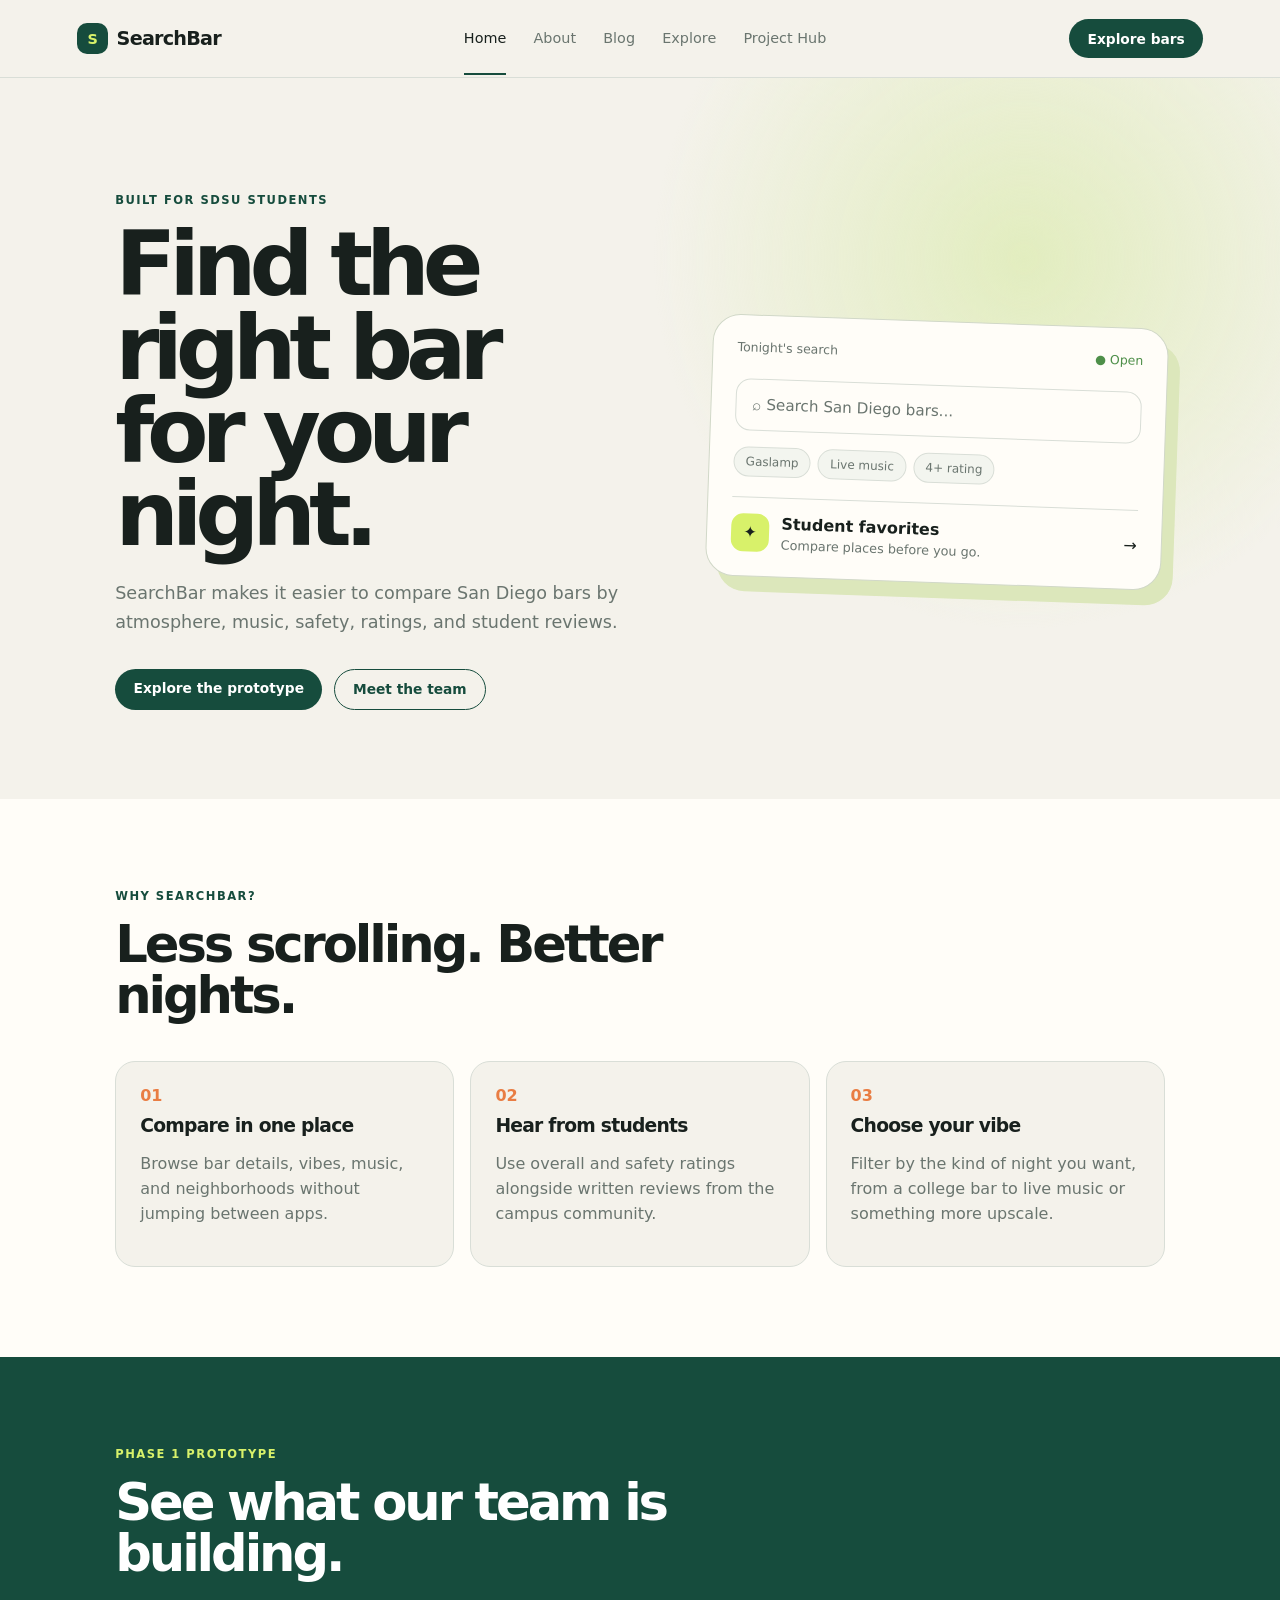
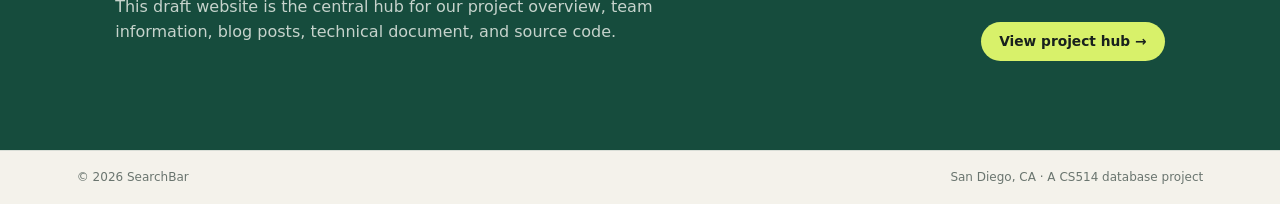
==== index.html @ 904cd175 "Create SearchBar Phase 1 prototype" ====
<!DOCTYPE html>
<html lang="en">
<head>
  <meta charset="UTF-8" />
  <meta name="viewport" content="width=device-width, initial-scale=1.0" />
  <title>SearchBar | Find your next spot</title>
  <link rel="stylesheet" href="styles.css" />
</head>
<body>
  <header class="site-header">
    <a class="brand" href="index.html"><span class="brand-mark">S</span> SearchBar</a>
    <nav class="nav-links" aria-label="Main navigation">
      <a class="active" href="index.html">Home</a>
      <a href="about.html">About</a>
      <a href="blog.html">Blog</a>
      <a href="product.html">Explore</a>
      <a href="deliverables.html">Project Hub</a>
    </nav>
    <a class="nav-button" href="product.html">Explore bars</a>
  </header>

  <main>
    <section class="hero">
      <div class="hero-copy">
        <p class="eyebrow">Built for SDSU students</p>
        <h1>Find the right bar for your night.</h1>
        <p class="hero-text">SearchBar makes it easier to compare San Diego bars by atmosphere, music, safety, ratings, and student reviews.</p>
        <div class="hero-actions">
          <a class="button primary" href="product.html">Explore the prototype</a>
          <a class="button secondary" href="about.html">Meet the team</a>
        </div>
      </div>
      <div class="hero-card">
        <div class="hero-card-top"><span>Tonight's search</span><span class="status-dot">● Open</span></div>
        <div class="mock-search">⌕ <span>Search San Diego bars...</span></div>
        <div class="tag-row"><span class="tag">Gaslamp</span><span class="tag">Live music</span><span class="tag">4+ rating</span></div>
        <div class="mini-result"><div class="mini-icon">✦</div><div><strong>Student favorites</strong><p>Compare places before you go.</p></div><span>→</span></div>
      </div>
    </section>

    <section class="section intro-section">
      <div class="section-heading"><p class="eyebrow">Why SearchBar?</p><h2>Less scrolling. Better nights.</h2></div>
      <div class="feature-grid">
        <article class="feature-card"><span class="feature-number">01</span><h3>Compare in one place</h3><p>Browse bar details, vibes, music, and neighborhoods without jumping between apps.</p></article>
        <article class="feature-card"><span class="feature-number">02</span><h3>Hear from students</h3><p>Use overall and safety ratings alongside written reviews from the campus community.</p></article>
        <article class="feature-card"><span class="feature-number">03</span><h3>Choose your vibe</h3><p>Filter by the kind of night you want, from a college bar to live music or something more upscale.</p></article>
      </div>
    </section>

    <section class="section project-callout">
      <div><p class="eyebrow">Phase 1 prototype</p><h2>See what our team is building.</h2><p>This draft website is the central hub for our project overview, team information, blog posts, technical document, and source code.</p></div>
      <a class="button light" href="deliverables.html">View project hub →</a>
    </section>
  </main>

  <footer class="site-footer"><span>© 2026 SearchBar</span><span>San Diego, CA · A CS514 database project</span></footer>
</body>
</html>
---- styles.css ----
:root{--ink:#18201d;--muted:#6a756f;--cream:#f4f2eb;--paper:#fffdf8;--green:#164c3d;--lime:#d8f16a;--line:#d9ded7;--orange:#e97d43;--purple:#7164c8}*{box-sizing:border-box}body{margin:0;background:var(--cream);color:var(--ink);font-family:Inter,ui-sans-serif,system-ui,-apple-system,BlinkMacSystemFont,"Segoe UI",sans-serif}a{color:inherit;text-decoration:none}.site-header{height:78px;display:flex;align-items:center;justify-content:space-between;padding:0 6vw;border-bottom:1px solid var(--line);background:rgba(244,242,235,.92);position:sticky;top:0;z-index:10}.brand{font-size:1.2rem;font-weight:800;letter-spacing:-.04em;display:flex;align-items:center;gap:.55rem}.brand-mark{display:grid;place-items:center;width:31px;height:31px;border-radius:10px;background:var(--green);color:var(--lime);font-size:.9rem}.nav-links{display:flex;gap:1.7rem;font-size:.9rem;color:var(--muted)}.nav-links a{padding:27px 0}.nav-links a:hover,.nav-links .active{color:var(--ink);border-bottom:2px solid var(--green)}.nav-button,.button{border-radius:999px;padding:.72rem 1.15rem;font-weight:700;font-size:.86rem}.nav-button,.button.primary{background:var(--green);color:white}.hero{min-height:560px;padding:9vw 9vw 7vw;display:grid;grid-template-columns:1.05fr .95fr;gap:7vw;align-items:center;background:radial-gradient(circle at 80% 25%,#e2edbf 0,transparent 32%),var(--cream)}.eyebrow{color:var(--green);font-size:.72rem;font-weight:800;letter-spacing:.13em;text-transform:uppercase;margin:0 0 1rem}.hero h1,.page-hero h1{font-size:clamp(3rem,7vw,6.5rem);line-height:.93;letter-spacing:-.08em;max-width:720px;margin:0 0 1.4rem}.hero-text,.page-hero>p:not(.eyebrow){font-size:1.1rem;line-height:1.65;color:var(--muted);max-width:570px}.hero-actions{display:flex;gap:.7rem;margin-top:2rem}.button.secondary{border:1px solid var(--green);color:var(--green)}.button.light{background:var(--lime);color:var(--ink)}.hero-card{background:var(--paper);border:1px solid #d1d8c8;border-radius:28px;padding:1.5rem;box-shadow:12px 15px 0 #dce7bb;transform:rotate(2deg)}.hero-card-top{display:flex;justify-content:space-between;color:var(--muted);font-size:.78rem;margin-bottom:1.5rem}.status-dot{color:#4e8f49}.mock-search{border:1px solid var(--line);border-radius:15px;padding:1rem;color:var(--muted);font-size:.95rem}.tag-row,.filter-row{display:flex;gap:.45rem;flex-wrap:wrap;margin:1rem 0}.tag,.filter{border:1px solid var(--line);background:#f3f5ef;border-radius:999px;padding:.45rem .7rem;color:var(--muted);font-size:.75rem}.mini-result{display:flex;align-items:center;gap:.75rem;border-top:1px solid var(--line);padding-top:1rem;margin-top:1.2rem}.mini-result p{margin:.25rem 0 0;color:var(--muted);font-size:.8rem}.mini-result>span{margin-left:auto}.mini-icon{display:grid;place-items:center;width:38px;height:38px;border-radius:12px;background:var(--lime)}.section{padding:7vw 9vw}.intro-section{background:var(--paper)}.section-heading{margin-bottom:2.5rem}.section-heading h2,.project-callout h2,.future-section h2{font-size:clamp(2rem,4vw,4rem);line-height:1;letter-spacing:-.06em;margin:0;max-width:700px}.feature-grid,.team-grid,.blog-grid,.bar-grid,.content-grid{display:grid;grid-template-columns:repeat(3,1fr);gap:1rem}.feature-card,.content-card,.team-card,.blog-card,.bar-card{background:var(--cream);border:1px solid var(--line);border-radius:20px;padding:1.5rem}.feature-card h3,.team-card h3,.blog-card h2,.content-card h2,.bar-card h2{letter-spacing:-.04em;margin:.6rem 0}.feature-card p,.team-card p,.blog-card p,.content-card p,.bar-card p{color:var(--muted);line-height:1.55}.feature-number{color:var(--orange);font-weight:800}.project-callout{background:var(--green);color:white;display:flex;align-items:end;justify-content:space-between;gap:2rem}.project-callout .eyebrow{color:var(--lime)}.project-callout p:not(.eyebrow){color:#c6d3cc;max-width:550px;line-height:1.55}.site-footer{padding:1.2rem 6vw;display:flex;justify-content:space-between;color:var(--muted);font-size:.75rem;border-top:1px solid var(--line)}.page-main{min-height:calc(100vh - 150px)}.page-hero{padding:8vw 9vw 4vw}.page-hero h1{font-size:clamp(3rem,6vw,5.4rem);max-width:900px}.page-hero.compact{padding-bottom:2.5vw}.content-grid{grid-template-columns:1fr 1fr;padding:0 9vw 5vw}.accent-card{background:var(--green);color:white}.accent-card .eyebrow{color:var(--lime)}.accent-card p{color:#d0ddd6}.team-grid{grid-template-columns:repeat(4,1fr)}.team-card{background:var(--paper)}.avatar{width:52px;height:52px;border-radius:16px;background:var(--lime);display:grid;place-items:center;font-weight:800;font-size:1.3rem}.future-section{background:#e4edc7}.blog-grid{padding:0 9vw 7vw}.blog-card{background:var(--paper);min-height:270px}.blog-card h2{font-size:1.5rem}.blog-author{display:block;color:var(--green);font-size:.75rem;font-weight:700;margin-top:1.5rem}.search-panel{margin:0 9vw 2rem;padding:1.4rem;background:var(--paper);border:1px solid var(--line);border-radius:20px}.search-panel label{display:block;font-size:.75rem;font-weight:800;text-transform:uppercase;letter-spacing:.1em;margin-bottom:.6rem}.search-row{display:flex;gap:.6rem}.search-row input{width:100%;border:1px solid var(--line);border-radius:12px;padding:.9rem;font:inherit;background:white}.filter{cursor:pointer}.active-filter{background:var(--green);color:white}.bar-grid{grid-template-columns:repeat(3,1fr);padding:0 9vw 7vw}.bar-card{padding:0;overflow:hidden;background:var(--paper)}.bar-image{height:145px;display:grid;place-items:center;font-size:3rem;color:white}.purple{background:var(--purple)}.orange{background:var(--orange)}.green{background:var(--green);color:var(--lime)}.bar-card-body{padding:1.2rem}.location{font-size:.7rem;text-transform:uppercase;letter-spacing:.1em;color:var(--muted);font-weight:800}.rating{color:var(--green);font-weight:800}.rating span{font-weight:500;color:var(--muted);margin-left:.6rem;font-size:.8rem}.empty-state{padding:2rem 9vw;color:var(--muted)}.deliverable-list{max-width:900px;margin:0 9vw 7vw}.deliverable{display:flex;align-items:center;gap:1rem;padding:1.2rem 0;border-bottom:1px solid var(--line)}.deliverable:hover h2{color:var(--green)}.deliverable-icon{display:grid;place-items:center;width:43px;height:43px;border-radius:13px;background:var(--lime);font-weight:800}.deliverable h2{font-size:1.1rem;margin:0 0 .25rem}.deliverable p{margin:0;color:var(--muted);font-size:.9rem}.deliverable>span:last-child{margin-left:auto}.notice{margin-top:1.5rem;padding:1rem 1.2rem;border-radius:15px;background:#e4edc7;color:var(--green)}.notice p{margin:.35rem 0 0;color:var(--muted);font-size:.85rem}@media(max-width:800px){.site-header{padding:0 5vw}.nav-links{gap:.8rem}.nav-links a{font-size:.75rem}.nav-button{display:none}.hero{grid-template-columns:1fr;padding:18vw 7vw 12vw}.section,.page-hero{padding-left:7vw;padding-right:7vw}.feature-grid,.team-grid,.blog-grid,.bar-grid,.content-grid{grid-template-columns:1fr}.blog-grid,.bar-grid,.content-grid{padding-left:7vw;padding-right:7vw}.project-callout{display:block}.project-callout .button{display:inline-block;margin-top:1rem}.site-footer{gap:1rem;flex-direction:column}.deliverable-list{margin-left:7vw;margin-right:7vw}}
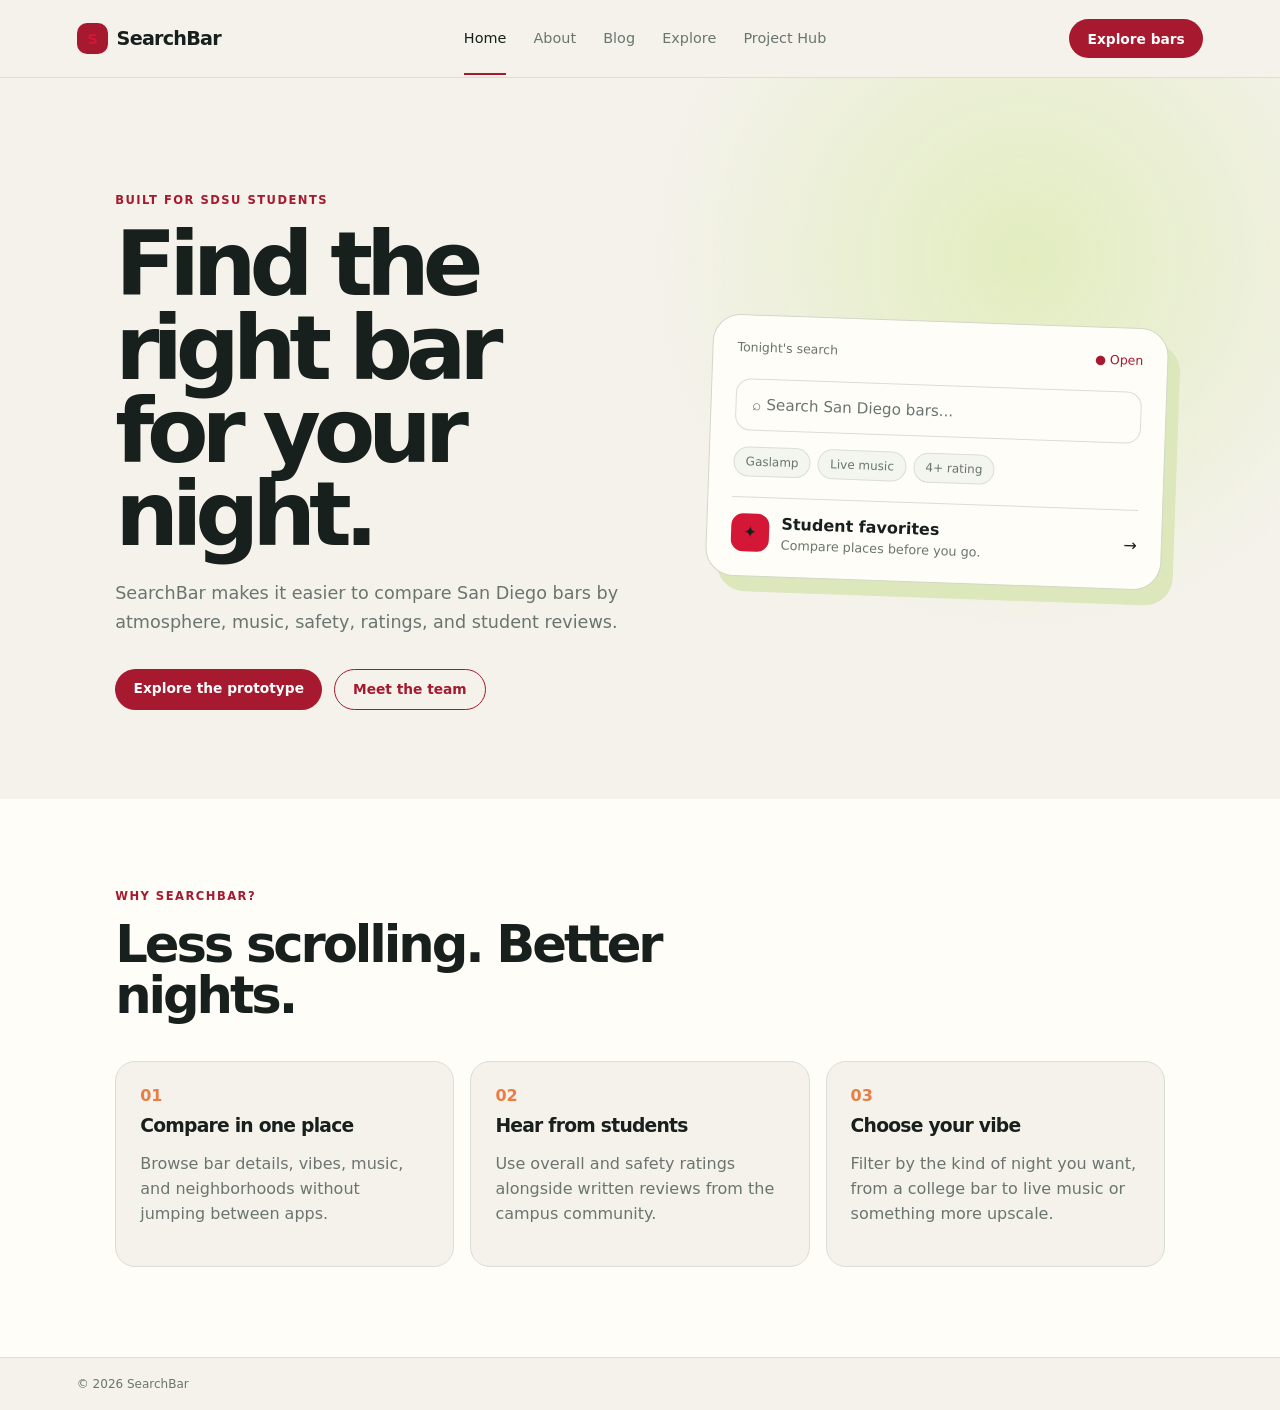
==== commit 50501aae: "Updated styles.css and cleaned up some pages" ====
--- a/index.html
+++ b/index.html
@@ -3,12 +3,19 @@
 <head>
   <meta charset="UTF-8" />
   <meta name="viewport" content="width=device-width, initial-scale=1.0" />
-  <title>SearchBar | Find your next spot</title>
+
+  <title>SearchBar | Find Your Next Spot</title>
+
   <link rel="stylesheet" href="styles.css" />
 </head>
+
 <body>
   <header class="site-header">
-    <a class="brand" href="index.html"><span class="brand-mark">S</span> SearchBar</a>
+    <a class="brand" href="index.html">
+      <span class="brand-mark">S</span>
+      SearchBar
+    </a>
+
     <nav class="nav-links" aria-label="Main navigation">
       <a class="active" href="index.html">Home</a>
       <a href="about.html">About</a>
@@ -16,43 +23,106 @@
       <a href="product.html">Explore</a>
       <a href="deliverables.html">Project Hub</a>
     </nav>
-    <a class="nav-button" href="product.html">Explore bars</a>
+
+    <a class="nav-button" href="product.html">
+      Explore bars
+    </a>
   </header>
 
   <main>
     <section class="hero">
       <div class="hero-copy">
         <p class="eyebrow">Built for SDSU students</p>
+
         <h1>Find the right bar for your night.</h1>
-        <p class="hero-text">SearchBar makes it easier to compare San Diego bars by atmosphere, music, safety, ratings, and student reviews.</p>
+
+        <p class="hero-text">
+          SearchBar makes it easier to compare San Diego bars by atmosphere,
+          music, safety, ratings, and student reviews.
+        </p>
+
         <div class="hero-actions">
-          <a class="button primary" href="product.html">Explore the prototype</a>
-          <a class="button secondary" href="about.html">Meet the team</a>
+          <a class="button primary" href="product.html">
+            Explore the prototype
+          </a>
+
+          <a class="button secondary" href="about.html">
+            Meet the team
+          </a>
         </div>
       </div>
+
       <div class="hero-card">
-        <div class="hero-card-top"><span>Tonight's search</span><span class="status-dot">● Open</span></div>
-        <div class="mock-search">⌕ <span>Search San Diego bars...</span></div>
-        <div class="tag-row"><span class="tag">Gaslamp</span><span class="tag">Live music</span><span class="tag">4+ rating</span></div>
-        <div class="mini-result"><div class="mini-icon">✦</div><div><strong>Student favorites</strong><p>Compare places before you go.</p></div><span>→</span></div>
+        <div class="hero-card-top">
+          <span>Tonight's search</span>
+          <span class="status-dot">● Open</span>
+        </div>
+
+        <div class="mock-search">
+          ⌕
+          <span>Search San Diego bars...</span>
+        </div>
+
+        <div class="tag-row">
+          <span class="tag">Gaslamp</span>
+          <span class="tag">Live music</span>
+          <span class="tag">4+ rating</span>
+        </div>
+
+        <div class="mini-result">
+          <div class="mini-icon">✦</div>
+
+          <div>
+            <strong>Student favorites</strong>
+            <p>Compare places before you go.</p>
+          </div>
+
+          <span>→</span>
+        </div>
       </div>
     </section>
 
     <section class="section intro-section">
-      <div class="section-heading"><p class="eyebrow">Why SearchBar?</p><h2>Less scrolling. Better nights.</h2></div>
+      <div class="section-heading">
+        <p class="eyebrow">Why SearchBar?</p>
+        <h2>Less scrolling. Better nights.</h2>
+      </div>
+
       <div class="feature-grid">
-        <article class="feature-card"><span class="feature-number">01</span><h3>Compare in one place</h3><p>Browse bar details, vibes, music, and neighborhoods without jumping between apps.</p></article>
-        <article class="feature-card"><span class="feature-number">02</span><h3>Hear from students</h3><p>Use overall and safety ratings alongside written reviews from the campus community.</p></article>
-        <article class="feature-card"><span class="feature-number">03</span><h3>Choose your vibe</h3><p>Filter by the kind of night you want, from a college bar to live music or something more upscale.</p></article>
+        <article class="feature-card">
+          <span class="feature-number">01</span>
+          <h3>Compare in one place</h3>
+          <p>
+            Browse bar details, vibes, music, and neighborhoods without
+            jumping between apps.
+          </p>
+        </article>
+
+        <article class="feature-card">
+          <span class="feature-number">02</span>
+          <h3>Hear from students</h3>
+          <p>
+            Use overall and safety ratings alongside written reviews from the
+            campus community.
+          </p>
+        </article>
+
+        <article class="feature-card">
+          <span class="feature-number">03</span>
+          <h3>Choose your vibe</h3>
+          <p>
+            Filter by the kind of night you want, from a college bar to live
+            music or something more upscale.
+          </p>
+        </article>
       </div>
     </section>
 
-    <section class="section project-callout">
-      <div><p class="eyebrow">Phase 1 prototype</p><h2>See what our team is building.</h2><p>This draft website is the central hub for our project overview, team information, blog posts, technical document, and source code.</p></div>
-      <a class="button light" href="deliverables.html">View project hub →</a>
-    </section>
+    
   </main>
 
-  <footer class="site-footer"><span>© 2026 SearchBar</span><span>San Diego, CA · A CS514 database project</span></footer>
+  <footer class="site-footer">
+    <span>© 2026 SearchBar</span>
+  </footer>
 </body>
-</html>
+</html>
--- a/styles.css
+++ b/styles.css
@@ -1 +1,622 @@
-:root{--ink:#18201d;--muted:#6a756f;--cream:#f4f2eb;--paper:#fffdf8;--green:#164c3d;--lime:#d8f16a;--line:#d9ded7;--orange:#e97d43;--purple:#7164c8}*{box-sizing:border-box}body{margin:0;background:var(--cream);color:var(--ink);font-family:Inter,ui-sans-serif,system-ui,-apple-system,BlinkMacSystemFont,"Segoe UI",sans-serif}a{color:inherit;text-decoration:none}.site-header{height:78px;display:flex;align-items:center;justify-content:space-between;padding:0 6vw;border-bottom:1px solid var(--line);background:rgba(244,242,235,.92);position:sticky;top:0;z-index:10}.brand{font-size:1.2rem;font-weight:800;letter-spacing:-.04em;display:flex;align-items:center;gap:.55rem}.brand-mark{display:grid;place-items:center;width:31px;height:31px;border-radius:10px;background:var(--green);color:var(--lime);font-size:.9rem}.nav-links{display:flex;gap:1.7rem;font-size:.9rem;color:var(--muted)}.nav-links a{padding:27px 0}.nav-links a:hover,.nav-links .active{color:var(--ink);border-bottom:2px solid var(--green)}.nav-button,.button{border-radius:999px;padding:.72rem 1.15rem;font-weight:700;font-size:.86rem}.nav-button,.button.primary{background:var(--green);color:white}.hero{min-height:560px;padding:9vw 9vw 7vw;display:grid;grid-template-columns:1.05fr .95fr;gap:7vw;align-items:center;background:radial-gradient(circle at 80% 25%,#e2edbf 0,transparent 32%),var(--cream)}.eyebrow{color:var(--green);font-size:.72rem;font-weight:800;letter-spacing:.13em;text-transform:uppercase;margin:0 0 1rem}.hero h1,.page-hero h1{font-size:clamp(3rem,7vw,6.5rem);line-height:.93;letter-spacing:-.08em;max-width:720px;margin:0 0 1.4rem}.hero-text,.page-hero>p:not(.eyebrow){font-size:1.1rem;line-height:1.65;color:var(--muted);max-width:570px}.hero-actions{display:flex;gap:.7rem;margin-top:2rem}.button.secondary{border:1px solid var(--green);color:var(--green)}.button.light{background:var(--lime);color:var(--ink)}.hero-card{background:var(--paper);border:1px solid #d1d8c8;border-radius:28px;padding:1.5rem;box-shadow:12px 15px 0 #dce7bb;transform:rotate(2deg)}.hero-card-top{display:flex;justify-content:space-between;color:var(--muted);font-size:.78rem;margin-bottom:1.5rem}.status-dot{color:#4e8f49}.mock-search{border:1px solid var(--line);border-radius:15px;padding:1rem;color:var(--muted);font-size:.95rem}.tag-row,.filter-row{display:flex;gap:.45rem;flex-wrap:wrap;margin:1rem 0}.tag,.filter{border:1px solid var(--line);background:#f3f5ef;border-radius:999px;padding:.45rem .7rem;color:var(--muted);font-size:.75rem}.mini-result{display:flex;align-items:center;gap:.75rem;border-top:1px solid var(--line);padding-top:1rem;margin-top:1.2rem}.mini-result p{margin:.25rem 0 0;color:var(--muted);font-size:.8rem}.mini-result>span{margin-left:auto}.mini-icon{display:grid;place-items:center;width:38px;height:38px;border-radius:12px;background:var(--lime)}.section{padding:7vw 9vw}.intro-section{background:var(--paper)}.section-heading{margin-bottom:2.5rem}.section-heading h2,.project-callout h2,.future-section h2{font-size:clamp(2rem,4vw,4rem);line-height:1;letter-spacing:-.06em;margin:0;max-width:700px}.feature-grid,.team-grid,.blog-grid,.bar-grid,.content-grid{display:grid;grid-template-columns:repeat(3,1fr);gap:1rem}.feature-card,.content-card,.team-card,.blog-card,.bar-card{background:var(--cream);border:1px solid var(--line);border-radius:20px;padding:1.5rem}.feature-card h3,.team-card h3,.blog-card h2,.content-card h2,.bar-card h2{letter-spacing:-.04em;margin:.6rem 0}.feature-card p,.team-card p,.blog-card p,.content-card p,.bar-card p{color:var(--muted);line-height:1.55}.feature-number{color:var(--orange);font-weight:800}.project-callout{background:var(--green);color:white;display:flex;align-items:end;justify-content:space-between;gap:2rem}.project-callout .eyebrow{color:var(--lime)}.project-callout p:not(.eyebrow){color:#c6d3cc;max-width:550px;line-height:1.55}.site-footer{padding:1.2rem 6vw;display:flex;justify-content:space-between;color:var(--muted);font-size:.75rem;border-top:1px solid var(--line)}.page-main{min-height:calc(100vh - 150px)}.page-hero{padding:8vw 9vw 4vw}.page-hero h1{font-size:clamp(3rem,6vw,5.4rem);max-width:900px}.page-hero.compact{padding-bottom:2.5vw}.content-grid{grid-template-columns:1fr 1fr;padding:0 9vw 5vw}.accent-card{background:var(--green);color:white}.accent-card .eyebrow{color:var(--lime)}.accent-card p{color:#d0ddd6}.team-grid{grid-template-columns:repeat(4,1fr)}.team-card{background:var(--paper)}.avatar{width:52px;height:52px;border-radius:16px;background:var(--lime);display:grid;place-items:center;font-weight:800;font-size:1.3rem}.future-section{background:#e4edc7}.blog-grid{padding:0 9vw 7vw}.blog-card{background:var(--paper);min-height:270px}.blog-card h2{font-size:1.5rem}.blog-author{display:block;color:var(--green);font-size:.75rem;font-weight:700;margin-top:1.5rem}.search-panel{margin:0 9vw 2rem;padding:1.4rem;background:var(--paper);border:1px solid var(--line);border-radius:20px}.search-panel label{display:block;font-size:.75rem;font-weight:800;text-transform:uppercase;letter-spacing:.1em;margin-bottom:.6rem}.search-row{display:flex;gap:.6rem}.search-row input{width:100%;border:1px solid var(--line);border-radius:12px;padding:.9rem;font:inherit;background:white}.filter{cursor:pointer}.active-filter{background:var(--green);color:white}.bar-grid{grid-template-columns:repeat(3,1fr);padding:0 9vw 7vw}.bar-card{padding:0;overflow:hidden;background:var(--paper)}.bar-image{height:145px;display:grid;place-items:center;font-size:3rem;color:white}.purple{background:var(--purple)}.orange{background:var(--orange)}.green{background:var(--green);color:var(--lime)}.bar-card-body{padding:1.2rem}.location{font-size:.7rem;text-transform:uppercase;letter-spacing:.1em;color:var(--muted);font-weight:800}.rating{color:var(--green);font-weight:800}.rating span{font-weight:500;color:var(--muted);margin-left:.6rem;font-size:.8rem}.empty-state{padding:2rem 9vw;color:var(--muted)}.deliverable-list{max-width:900px;margin:0 9vw 7vw}.deliverable{display:flex;align-items:center;gap:1rem;padding:1.2rem 0;border-bottom:1px solid var(--line)}.deliverable:hover h2{color:var(--green)}.deliverable-icon{display:grid;place-items:center;width:43px;height:43px;border-radius:13px;background:var(--lime);font-weight:800}.deliverable h2{font-size:1.1rem;margin:0 0 .25rem}.deliverable p{margin:0;color:var(--muted);font-size:.9rem}.deliverable>span:last-child{margin-left:auto}.notice{margin-top:1.5rem;padding:1rem 1.2rem;border-radius:15px;background:#e4edc7;color:var(--green)}.notice p{margin:.35rem 0 0;color:var(--muted);font-size:.85rem}@media(max-width:800px){.site-header{padding:0 5vw}.nav-links{gap:.8rem}.nav-links a{font-size:.75rem}.nav-button{display:none}.hero{grid-template-columns:1fr;padding:18vw 7vw 12vw}.section,.page-hero{padding-left:7vw;padding-right:7vw}.feature-grid,.team-grid,.blog-grid,.bar-grid,.content-grid{grid-template-columns:1fr}.blog-grid,.bar-grid,.content-grid{padding-left:7vw;padding-right:7vw}.project-callout{display:block}.project-callout .button{display:inline-block;margin-top:1rem}.site-footer{gap:1rem;flex-direction:column}.deliverable-list{margin-left:7vw;margin-right:7vw}}
+:root {
+  --ink: #18201d;
+  --muted: #6a756f;
+  --cream: #f4f2eb;
+  --paper: #fffdf8;
+  --red: #A6192E;
+  --lightred: #D41736;
+  --line: #d9ded7;
+  --orange: #e97d43;
+  --purple: #7164c8;
+}
+
+* {
+  box-sizing: border-box;
+}
+
+body {
+  margin: 0;
+  background: var(--cream);
+  color: var(--ink);
+  font-family: Inter, ui-sans-serif, system-ui, -apple-system,
+    BlinkMacSystemFont, "Segoe UI", sans-serif;
+}
+
+a {
+  color: inherit;
+  text-decoration: none;
+}
+
+.site-header {
+  position: sticky;
+  top: 0;
+  z-index: 10;
+  height: 78px;
+  display: flex;
+  align-items: center;
+  justify-content: space-between;
+  padding: 0 6vw;
+  background: rgba(244, 242, 235, 0.92);
+  border-bottom: 1px solid var(--line);
+}
+
+.brand {
+  display: flex;
+  align-items: center;
+  gap: 0.55rem;
+  font-size: 1.2rem;
+  font-weight: 800;
+  letter-spacing: -0.04em;
+}
+
+.brand-mark {
+  display: grid;
+  place-items: center;
+  width: 31px;
+  height: 31px;
+  border-radius: 10px;
+  background: var(--red);
+  color: var(--lightred);
+  font-size: 0.9rem;
+}
+
+.nav-links {
+  display: flex;
+  gap: 1.7rem;
+  color: var(--muted);
+  font-size: 0.9rem;
+}
+
+.nav-links a {
+  padding: 27px 0;
+}
+
+.nav-links a:hover,
+.nav-links .active {
+  color: var(--ink);
+  border-bottom: 2px solid var(--red);
+}
+
+.nav-button,
+.button {
+  border-radius: 999px;
+  padding: 0.72rem 1.15rem;
+  font-size: 0.86rem;
+  font-weight: 700;
+}
+
+.nav-button,
+.button.primary {
+  background: var(--red);
+  color: white;
+}
+
+.hero {
+  display: grid;
+  grid-template-columns: 1.05fr 0.95fr;
+  align-items: center;
+  gap: 7vw;
+  min-height: 560px;
+  padding: 9vw 9vw 7vw;
+  background:
+    radial-gradient(
+      circle at 80% 25%,
+      #e2edbf 0,
+      transparent 32%
+    ),
+    var(--cream);
+}
+
+.hero-copy {
+  max-width: 720px;
+}
+
+.eyebrow {
+  margin: 0 0 1rem;
+  color: var(--red);
+  font-size: 0.72rem;
+  font-weight: 800;
+  letter-spacing: 0.13em;
+  text-transform: uppercase;
+}
+
+.hero h1,
+.page-hero h1 {
+  max-width: 720px;
+  margin: 0 0 1.4rem;
+  font-size: clamp(3rem, 7vw, 6.5rem);
+  line-height: 0.93;
+  letter-spacing: -0.08em;
+}
+
+.hero-text,
+.page-hero > p:not(.eyebrow) {
+  max-width: 570px;
+  color: var(--muted);
+  font-size: 1.1rem;
+  line-height: 1.65;
+}
+
+.hero-actions {
+  display: flex;
+  gap: 0.7rem;
+  margin-top: 2rem;
+}
+
+.button.secondary {
+  border: 1px solid var(--red);
+  color: var(--red);
+}
+
+.button.light {
+  background: var(--lightred);
+  color: var(--ink);
+}
+
+.hero-card {
+  padding: 1.5rem;
+  background: var(--paper);
+  border: 1px solid #d1d8c8;
+  border-radius: 28px;
+  box-shadow: 12px 15px 0 #dce7bb;
+  transform: rotate(2deg);
+}
+
+.hero-card-top {
+  display: flex;
+  justify-content: space-between;
+  margin-bottom: 1.5rem;
+  color: var(--muted);
+  font-size: 0.78rem;
+}
+
+.status-dot {
+  color: var(--red);
+}
+
+.mock-search {
+  padding: 1rem;
+  border: 1px solid var(--line);
+  border-radius: 15px;
+  color: var(--muted);
+  font-size: 0.95rem;
+}
+
+.tag-row,
+.filter-row {
+  display: flex;
+  flex-wrap: wrap;
+  gap: 0.45rem;
+  margin: 1rem 0;
+}
+
+.tag,
+.filter {
+  padding: 0.45rem 0.7rem;
+  background: #f3f5ef;
+  border: 1px solid var(--line);
+  border-radius: 999px;
+  color: var(--muted);
+  font-size: 0.75rem;
+}
+
+.filter {
+  cursor: pointer;
+}
+
+.active-filter {
+  background: var(--red);
+  color: white;
+}
+
+.mini-result {
+  display: flex;
+  align-items: center;
+  gap: 0.75rem;
+  margin-top: 1.2rem;
+  padding-top: 1rem;
+  border-top: 1px solid var(--line);
+}
+
+.mini-result p {
+  margin: 0.25rem 0 0;
+  color: var(--muted);
+  font-size: 0.8rem;
+}
+
+.mini-result > span {
+  margin-left: auto;
+}
+
+.mini-icon {
+  display: grid;
+  place-items: center;
+  width: 38px;
+  height: 38px;
+  border-radius: 12px;
+  background: var(--lightred);
+}
+
+.section {
+  padding: 7vw 9vw;
+}
+
+.intro-section {
+  background: var(--paper);
+}
+
+.section-heading {
+  margin-bottom: 2.5rem;
+}
+
+.section-heading h2,
+.project-callout h2,
+.future-section h2 {
+  max-width: 700px;
+  margin: 0;
+  font-size: clamp(2rem, 4vw, 4rem);
+  line-height: 1;
+  letter-spacing: -0.06em;
+}
+
+.feature-grid,
+.team-grid,
+.blog-grid,
+.bar-grid,
+.content-grid {
+  display: grid;
+  grid-template-columns: repeat(3, 1fr);
+  gap: 1rem;
+}
+
+.feature-card,
+.content-card,
+.team-card,
+.blog-card,
+.bar-card {
+  padding: 1.5rem;
+  background: var(--cream);
+  border: 1px solid var(--line);
+  border-radius: 20px;
+}
+
+.feature-card h3,
+.team-card h3,
+.blog-card h2,
+.content-card h2,
+.bar-card h2 {
+  margin: 0.6rem 0;
+  letter-spacing: -0.04em;
+}
+
+.feature-card p,
+.team-card p,
+.blog-card p,
+.content-card p,
+.bar-card p {
+  color: var(--muted);
+  line-height: 1.55;
+}
+
+.feature-number {
+  color: var(--orange);
+  font-weight: 800;
+}
+
+.project-callout {
+  display: flex;
+  align-items: end;
+  justify-content: space-between;
+  gap: 2rem;
+  background: var(--red);
+  color: white;
+}
+
+.project-callout .eyebrow {
+  color: var(--lightred);
+}
+
+.project-callout p:not(.eyebrow) {
+  max-width: 550px;
+  color: #f0d7dc;
+  line-height: 1.55;
+}
+
+.site-footer {
+  display: flex;
+  justify-content: space-between;
+  padding: 1.2rem 6vw;
+  border-top: 1px solid var(--line);
+  color: var(--muted);
+  font-size: 0.75rem;
+}
+
+.page-main {
+  min-height: calc(100vh - 150px);
+}
+
+.page-hero {
+  padding: 8vw 9vw 4vw;
+}
+
+.page-hero h1 {
+  max-width: 900px;
+  font-size: clamp(3rem, 6vw, 5.4rem);
+}
+
+.page-hero.compact {
+  padding-bottom: 2.5vw;
+}
+
+.content-grid {
+  grid-template-columns: 1fr 1fr;
+  padding: 0 9vw 5vw;
+}
+
+.accent-card {
+  background: var(--red);
+  color: white;
+}
+
+.accent-card .eyebrow {
+  color: var(--lightred);
+}
+
+.accent-card p {
+  color: #f0d7dc;
+}
+
+.team-grid {
+  grid-template-columns: repeat(4, 1fr);
+}
+
+.team-card {
+  background: var(--paper);
+}
+
+.avatar {
+  display: grid;
+  place-items: center;
+  width: 52px;
+  height: 52px;
+  border-radius: 16px;
+  background: var(--lightred);
+  font-size: 1.3rem;
+  font-weight: 800;
+}
+
+.future-section {
+  background: #e4edc7;
+}
+
+.blog-grid {
+  padding: 0 9vw 7vw;
+}
+
+.blog-card {
+  min-height: 270px;
+  background: var(--paper);
+}
+
+.blog-card h2 {
+  font-size: 1.5rem;
+}
+
+.blog-author {
+  display: block;
+  margin-top: 1.5rem;
+  color: var(--red);
+  font-size: 0.75rem;
+  font-weight: 700;
+}
+
+.search-panel {
+  margin: 0 9vw 2rem;
+  padding: 1.4rem;
+  background: var(--paper);
+  border: 1px solid var(--line);
+  border-radius: 20px;
+}
+
+.search-panel label {
+  display: block;
+  margin-bottom: 0.6rem;
+  font-size: 0.75rem;
+  font-weight: 800;
+  letter-spacing: 0.1em;
+  text-transform: uppercase;
+}
+
+.search-row {
+  display: flex;
+  gap: 0.6rem;
+}
+
+.search-row input {
+  width: 100%;
+  padding: 0.9rem;
+  background: white;
+  border: 1px solid var(--line);
+  border-radius: 12px;
+  font: inherit;
+}
+
+.bar-grid {
+  grid-template-columns: repeat(3, 1fr);
+  padding: 0 9vw 7vw;
+}
+
+.bar-card {
+  overflow: hidden;
+  padding: 0;
+  background: var(--paper);
+}
+
+.bar-image {
+  display: grid;
+  place-items: center;
+  height: 145px;
+  color: white;
+  font-size: 3rem;
+}
+
+.purple {
+  background: var(--purple);
+}
+
+.orange {
+  background: var(--orange);
+}
+
+.red {
+  background: var(--red);
+  color: var(--lightred);
+}
+
+.bar-card-body {
+  padding: 1.2rem;
+}
+
+.location {
+  color: var(--muted);
+  font-size: 0.7rem;
+  font-weight: 800;
+  letter-spacing: 0.1em;
+  text-transform: uppercase;
+}
+
+.rating {
+  color: var(--red);
+  font-weight: 800;
+}
+
+.rating span {
+  margin-left: 0.6rem;
+  color: var(--muted);
+  font-size: 0.8rem;
+  font-weight: 500;
+}
+
+.empty-state {
+  padding: 2rem 9vw;
+  color: var(--muted);
+}
+
+.deliverable-list {
+  max-width: 900px;
+  margin: 0 9vw 7vw;
+}
+
+.deliverable {
+  display: flex;
+  align-items: center;
+  gap: 1rem;
+  padding: 1.2rem 0;
+  border-bottom: 1px solid var(--line);
+}
+
+.deliverable:hover h2 {
+  color: var(--red);
+}
+
+.deliverable-icon {
+  display: grid;
+  place-items: center;
+  width: 43px;
+  height: 43px;
+  border-radius: 13px;
+  background: var(--lightred);
+  font-weight: 800;
+}
+
+.deliverable h2 {
+  margin: 0 0 0.25rem;
+  font-size: 1.1rem;
+}
+
+.deliverable p {
+  margin: 0;
+  color: var(--muted);
+  font-size: 0.9rem;
+}
+
+.deliverable > span:last-child {
+  margin-left: auto;
+}
+
+.notice {
+  margin-top: 1.5rem;
+  padding: 1rem 1.2rem;
+  background: #e4edc7;
+  border-radius: 15px;
+  color: var(--red);
+}
+
+.notice p {
+  margin: 0.35rem 0 0;
+  color: var(--muted);
+  font-size: 0.85rem;
+}
+
+@media (max-width: 800px) {
+  .site-header {
+    padding: 0 5vw;
+  }
+
+  .nav-links {
+    gap: 0.8rem;
+  }
+
+  .nav-links a {
+    font-size: 0.75rem;
+  }
+
+  .nav-button {
+    display: none;
+  }
+
+  .hero {
+    grid-template-columns: 1fr;
+    padding: 18vw 7vw 12vw;
+  }
+
+  .section,
+  .page-hero {
+    padding-right: 7vw;
+    padding-left: 7vw;
+  }
+
+  .feature-grid,
+  .team-grid,
+  .blog-grid,
+  .bar-grid,
+  .content-grid {
+    grid-template-columns: 1fr;
+  }
+
+  .blog-grid,
+  .bar-grid,
+  .content-grid {
+    padding-right: 7vw;
+    padding-left: 7vw;
+  }
+
+  .project-callout {
+    display: block;
+  }
+
+  .project-callout .button {
+    display: inline-block;
+    margin-top: 1rem;
+  }
+
+  .site-footer {
+    flex-direction: column;
+    gap: 1rem;
+  }
+
+  .deliverable-list {
+    margin-right: 7vw;
+    margin-left: 7vw;
+  }
+}
